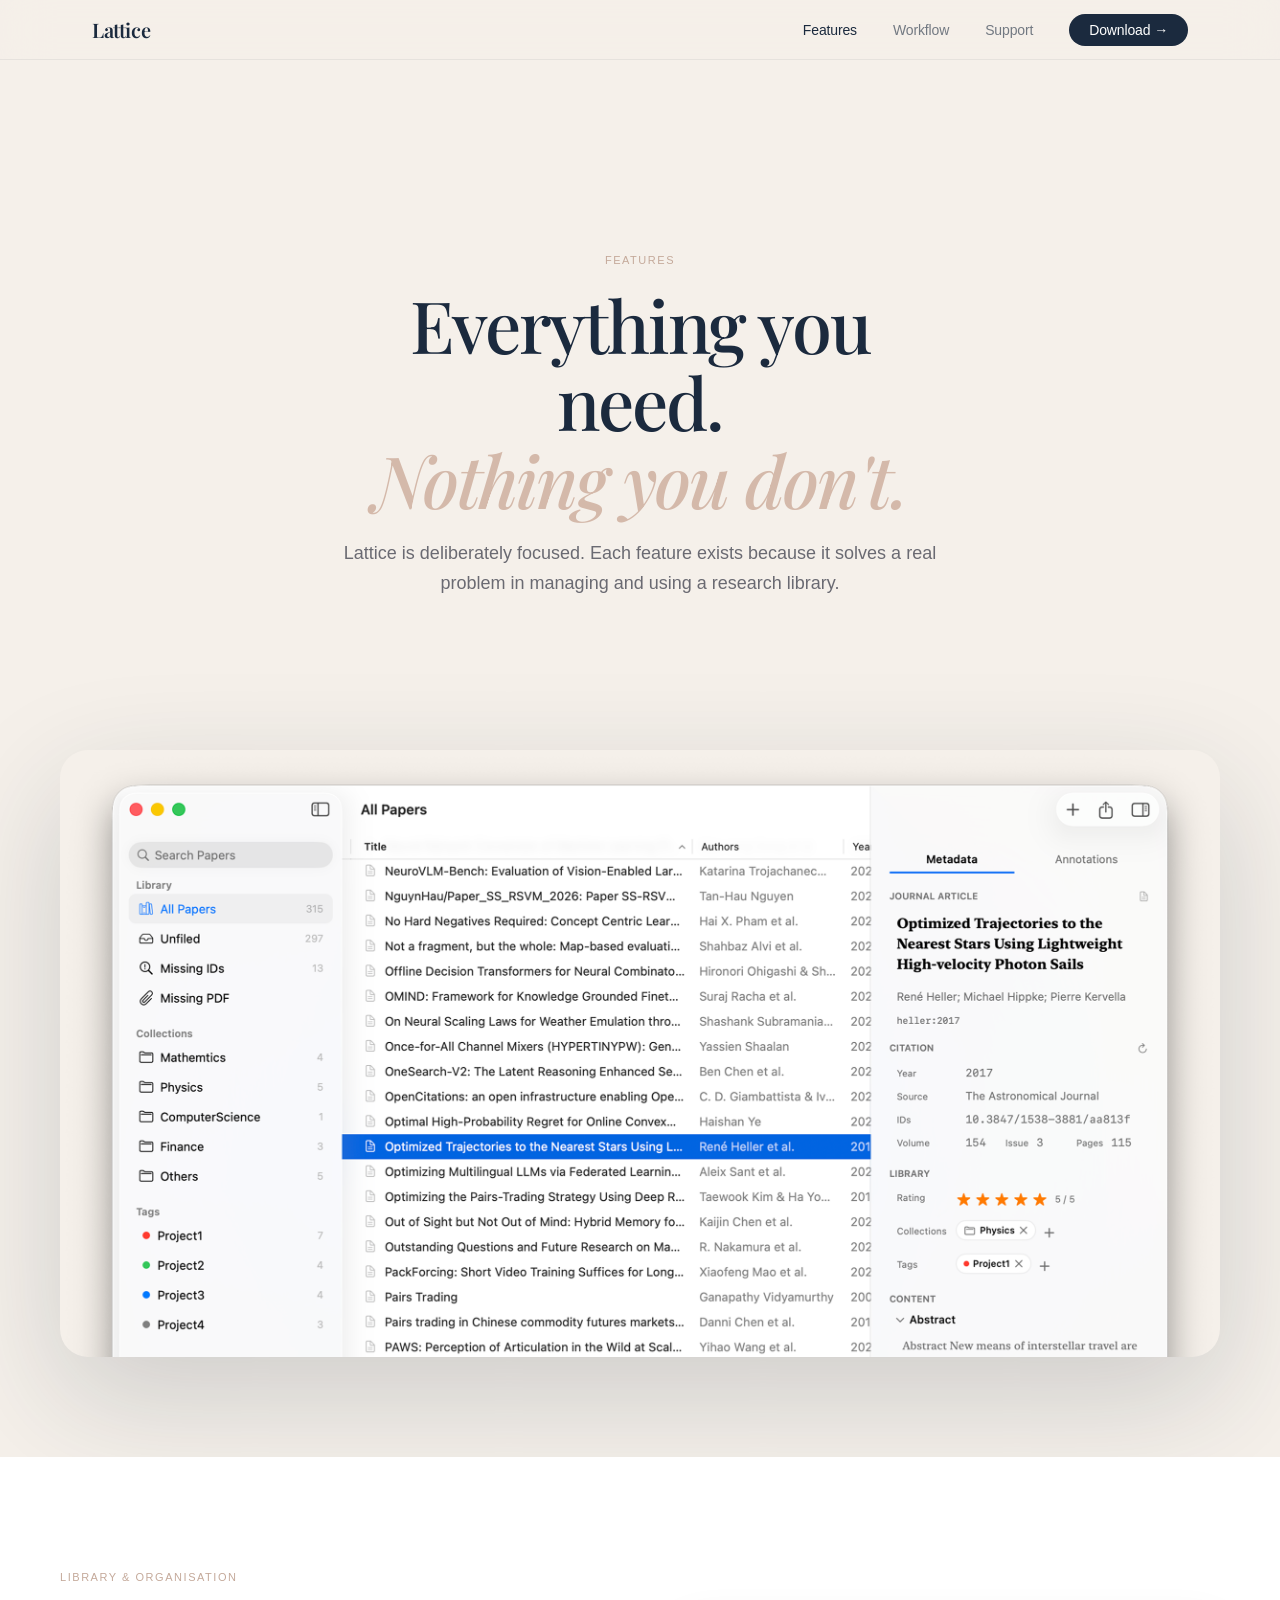
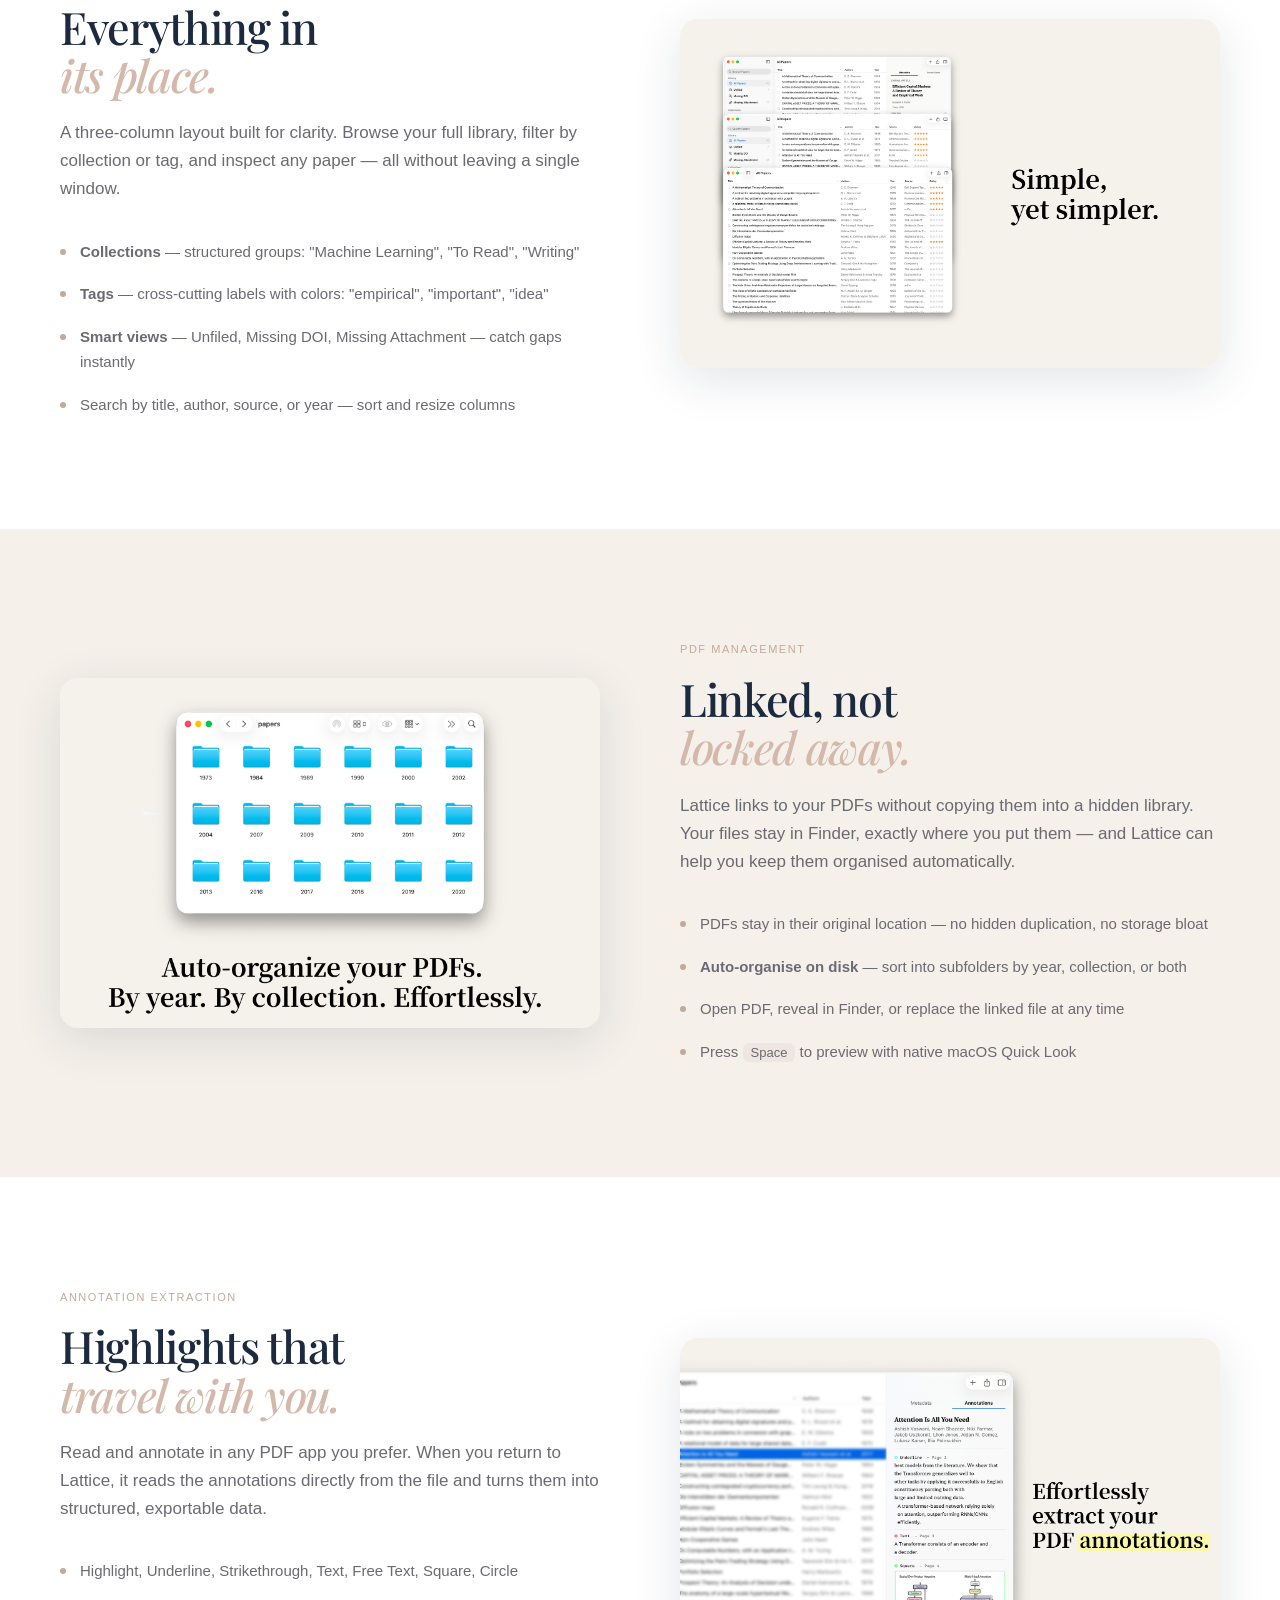
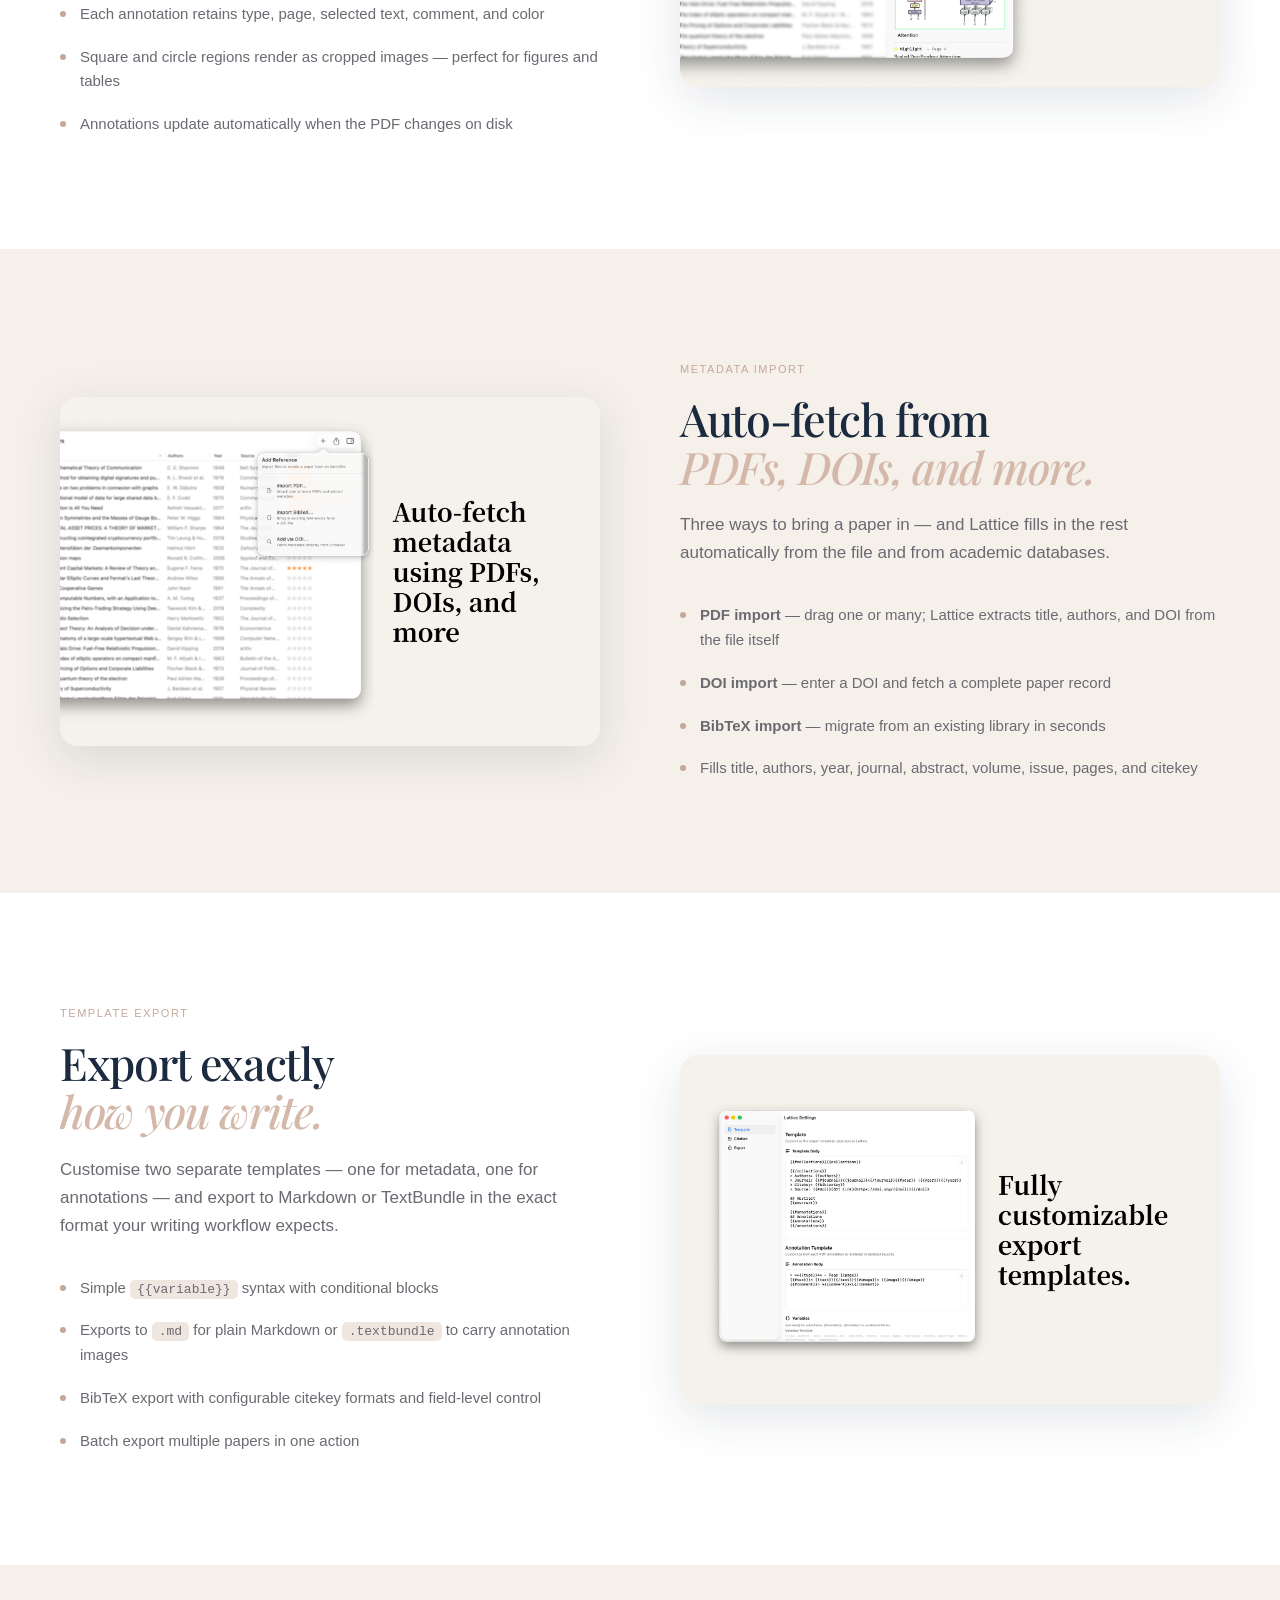
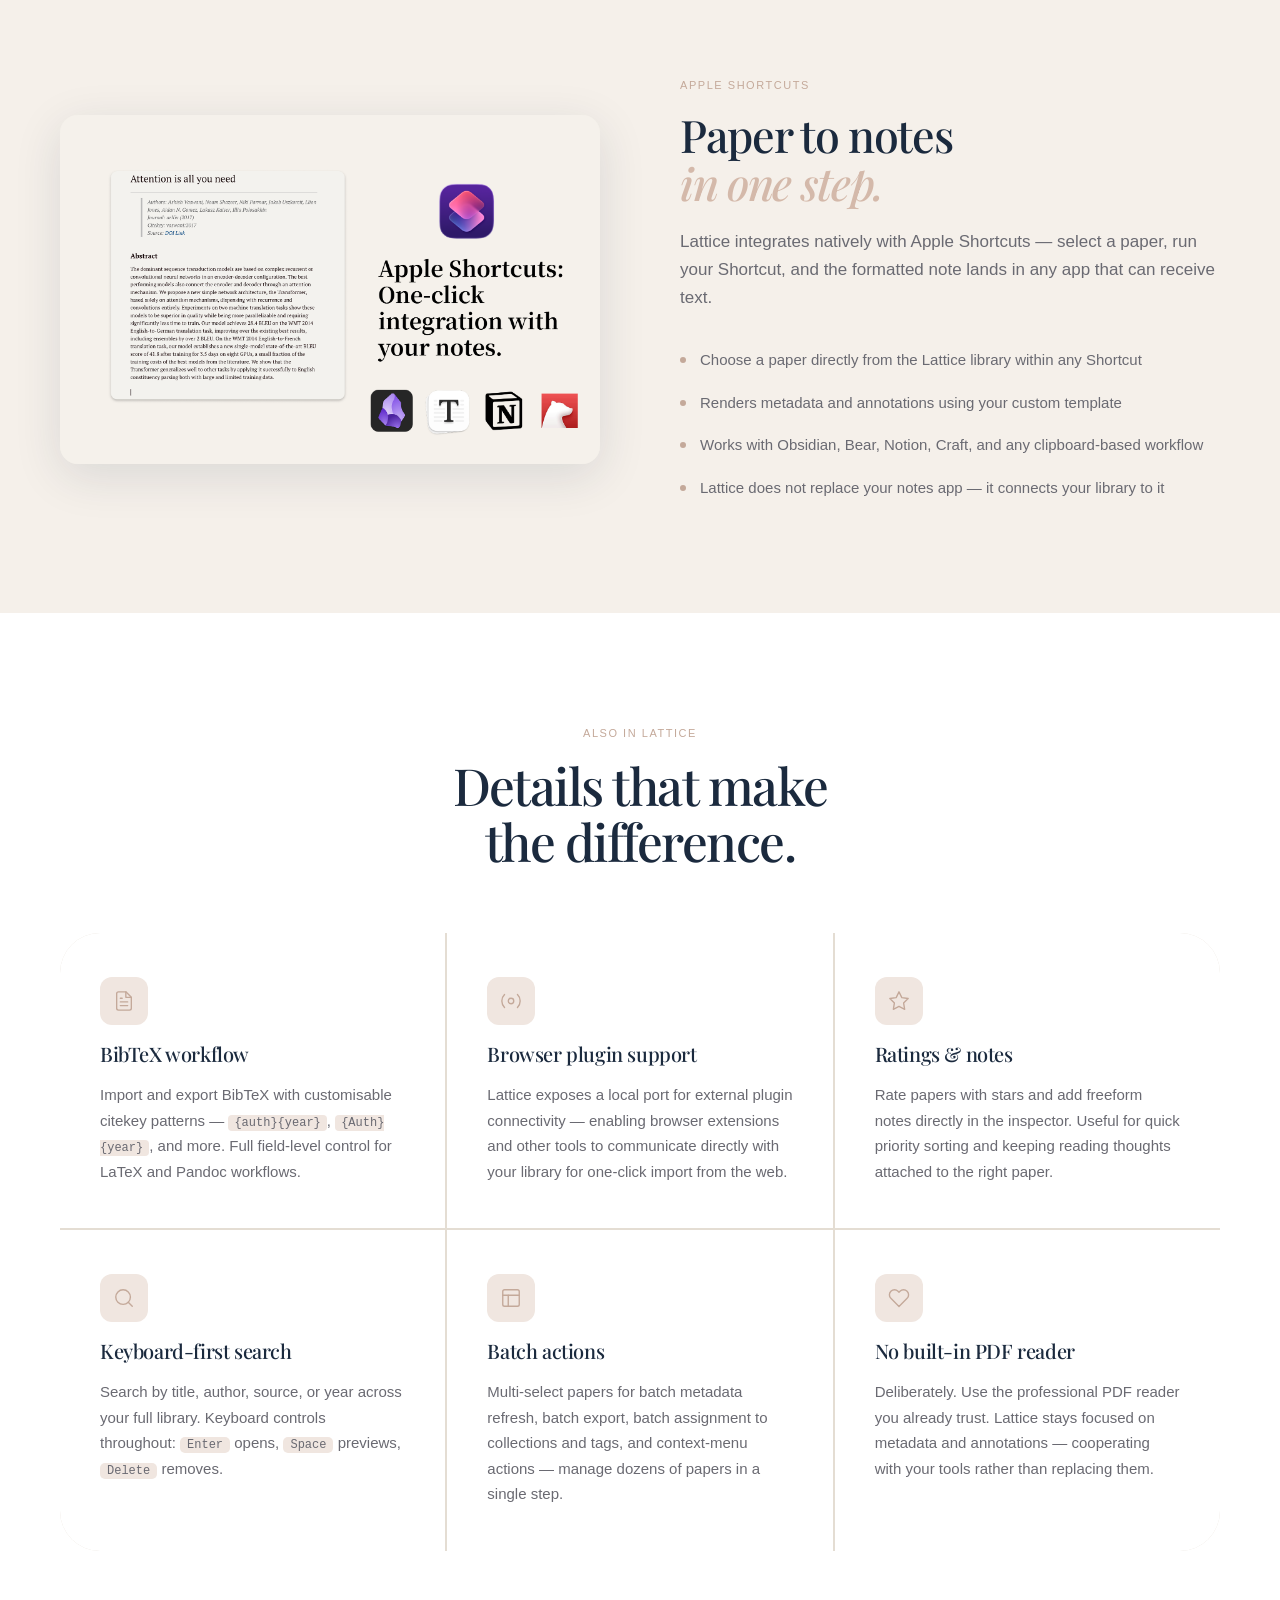
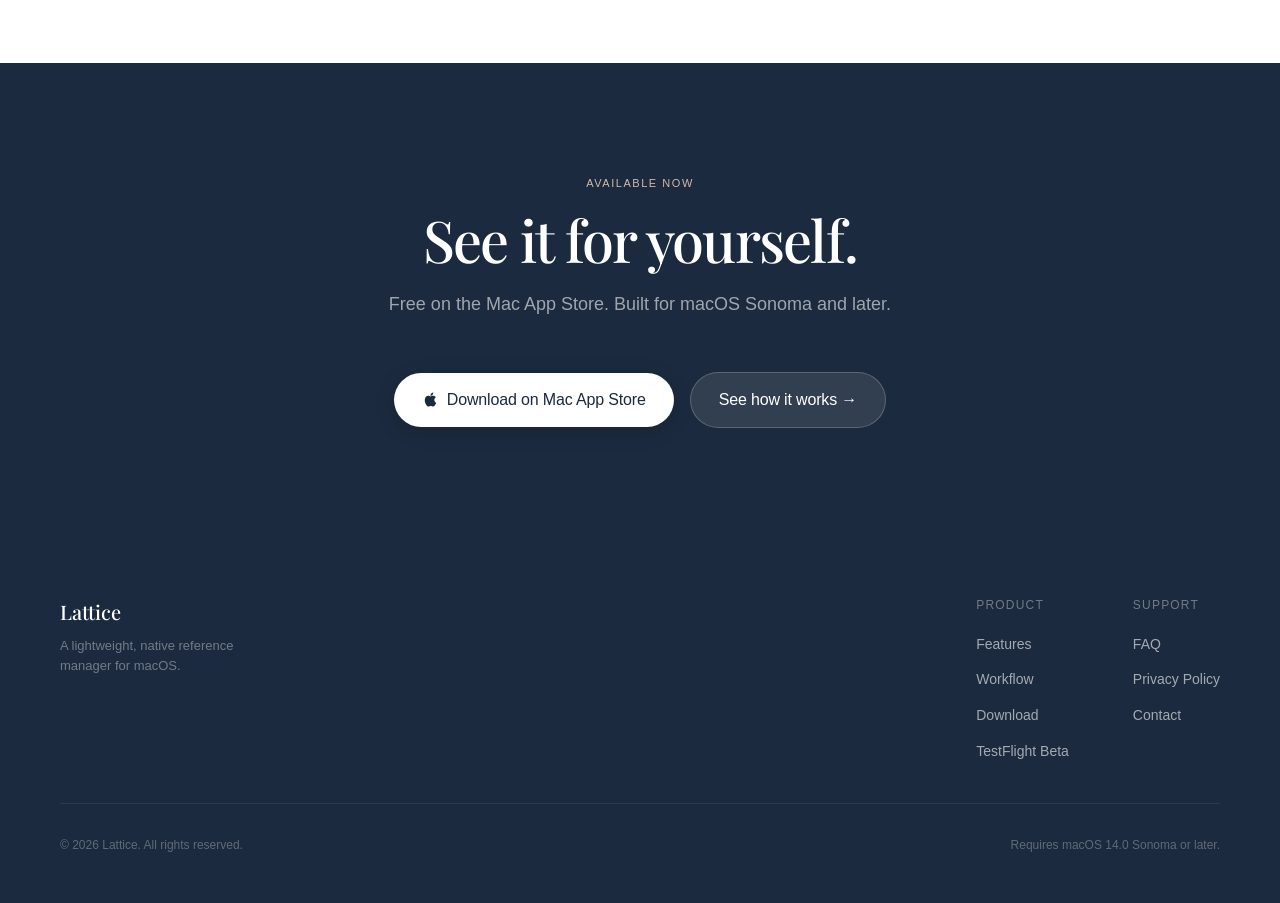
==== docs/features.html @ 6db14f54 "feat: redesign website with multi-page editorial layout - index.html: full landing page (hero, pilla" ====
<!doctype html>
<html lang="en">
<head>
  <meta charset="utf-8">
  <meta name="viewport" content="width=device-width, initial-scale=1">
  <title>Features — Lattice Reference Manager</title>
  <meta name="description" content="Every feature in Lattice: PDF annotation extraction, smart metadata import, template export, Apple Shortcuts, BibTeX, auto-organization, and more.">
  <link rel="preconnect" href="https://fonts.googleapis.com">
  <link rel="preconnect" href="https://fonts.gstatic.com" crossorigin>
  <link href="https://fonts.googleapis.com/css2?family=Playfair+Display:ital,wght@0,400;0,500;0,600;0,700;1,400;1,500;1,600&display=swap" rel="stylesheet">
  <link rel="stylesheet" href="./styles.css">
</head>
<body>

<!-- Navigation -->
<nav>
  <div class="nav-inner">
    <a href="./index.html" class="nav-brand">Lattice</a>
    <ul class="nav-links">
      <li><a href="./features.html" style="opacity:1">Features</a></li>
      <li><a href="./workflow.html">Workflow</a></li>
      <li><a href="./support.html">Support</a></li>
      <li>
        <a href="https://apps.apple.com/cn/app/lattice-scholar/id6761349832?mt=12"
           class="nav-download">Download →</a>
      </li>
    </ul>
  </div>
</nav>

<!-- Page hero -->
<section class="section section--cream">
  <div class="section-inner">
    <div class="page-hero" style="padding: 80px 0 40px;">
      <div class="section-header--center reveal">
        <span class="section-eyebrow">Features</span>
        <h1 class="section-title" style="font-size: clamp(44px, 6vw, 72px);">
          Everything you need.<br><em>Nothing you don't.</em>
        </h1>
        <p class="section-desc" style="text-align:center; margin: 0 auto;">
          Lattice is deliberately focused. Each feature exists because it solves a real problem in managing and using a research library.
        </p>
      </div>
    </div>
  </div>
</section>

<!-- Hero screenshot -->
<div style="background: var(--cream); padding: 0 32px 100px;">
  <div style="max-width: 1160px; margin: 0 auto;" class="reveal">
    <img src="./res/pictures/image%201.png"
         alt="Lattice main interface"
         style="width:100%; border-radius: var(--r-lg); box-shadow: var(--shadow-xl);">
  </div>
</div>

<!-- Feature: Library -->
<section class="section section--white">
  <div class="section-inner">
    <div class="feature-row">
      <div class="feature-content reveal">
        <span class="section-eyebrow">Library & Organisation</span>
        <h2 class="section-title">Everything in<br><em>its place.</em></h2>
        <p class="section-desc">
          A three-column layout built for clarity. Browse your full library, filter by collection or tag, and inspect any paper — all without leaving a single window.
        </p>
        <div class="feature-bullets">
          <div class="feature-bullet">
            <div class="bullet-dot"></div>
            <p><strong>Collections</strong> — structured groups: "Machine Learning", "To Read", "Writing"</p>
          </div>
          <div class="feature-bullet">
            <div class="bullet-dot"></div>
            <p><strong>Tags</strong> — cross-cutting labels with colors: "empirical", "important", "idea"</p>
          </div>
          <div class="feature-bullet">
            <div class="bullet-dot"></div>
            <p><strong>Smart views</strong> — Unfiled, Missing DOI, Missing Attachment — catch gaps instantly</p>
          </div>
          <div class="feature-bullet">
            <div class="bullet-dot"></div>
            <p>Search by title, author, source, or year — sort and resize columns</p>
          </div>
        </div>
      </div>
      <div class="feature-image reveal reveal-delay-2">
        <img src="./res/intro/3_en.png" alt="Lattice library organisation — three-column layout with collections and tags">
      </div>
    </div>
  </div>
</section>

<!-- Feature: PDF Management -->
<section class="section section--cream">
  <div class="section-inner">
    <div class="feature-row feature-row--rev">
      <div class="feature-content reveal">
        <span class="section-eyebrow">PDF Management</span>
        <h2 class="section-title">Linked, not<br><em>locked away.</em></h2>
        <p class="section-desc">
          Lattice links to your PDFs without copying them into a hidden library. Your files stay in Finder, exactly where you put them — and Lattice can help you keep them organised automatically.
        </p>
        <div class="feature-bullets">
          <div class="feature-bullet">
            <div class="bullet-dot"></div>
            <p>PDFs stay in their original location — no hidden duplication, no storage bloat</p>
          </div>
          <div class="feature-bullet">
            <div class="bullet-dot"></div>
            <p><strong>Auto-organise on disk</strong> — sort into subfolders by year, collection, or both</p>
          </div>
          <div class="feature-bullet">
            <div class="bullet-dot"></div>
            <p>Open PDF, reveal in Finder, or replace the linked file at any time</p>
          </div>
          <div class="feature-bullet">
            <div class="bullet-dot"></div>
            <p>Press <kbd style="background:var(--rose-bg);padding:2px 8px;border-radius:6px;font-size:13px;font-family:var(--sans)">Space</kbd> to preview with native macOS Quick Look</p>
          </div>
        </div>
      </div>
      <div class="feature-image reveal reveal-delay-2">
        <img src="./res/intro/8_en.png" alt="Auto-organise PDFs by year and collection in Finder">
      </div>
    </div>
  </div>
</section>

<!-- Feature: Annotation Extraction -->
<section class="section section--white">
  <div class="section-inner">
    <div class="feature-row">
      <div class="feature-content reveal">
        <span class="section-eyebrow">Annotation Extraction</span>
        <h2 class="section-title">Highlights that<br><em>travel with you.</em></h2>
        <p class="section-desc">
          Read and annotate in any PDF app you prefer. When you return to Lattice, it reads the annotations directly from the file and turns them into structured, exportable data.
        </p>
        <div class="feature-bullets">
          <div class="feature-bullet">
            <div class="bullet-dot"></div>
            <p>Highlight, Underline, Strikethrough, Text, Free Text, Square, Circle</p>
          </div>
          <div class="feature-bullet">
            <div class="bullet-dot"></div>
            <p>Each annotation retains type, page, selected text, comment, and color</p>
          </div>
          <div class="feature-bullet">
            <div class="bullet-dot"></div>
            <p>Square and circle regions render as cropped images — perfect for figures and tables</p>
          </div>
          <div class="feature-bullet">
            <div class="bullet-dot"></div>
            <p>Annotations update automatically when the PDF changes on disk</p>
          </div>
        </div>
      </div>
      <div class="feature-image reveal reveal-delay-2">
        <img src="./res/intro/5_en.png" alt="PDF annotation extraction — highlights and region captures in the inspector">
      </div>
    </div>
  </div>
</section>

<!-- Feature: Smart Import -->
<section class="section section--cream">
  <div class="section-inner">
    <div class="feature-row feature-row--rev">
      <div class="feature-content reveal">
        <span class="section-eyebrow">Metadata Import</span>
        <h2 class="section-title">Auto-fetch from<br><em>PDFs, DOIs, and more.</em></h2>
        <p class="section-desc">
          Three ways to bring a paper in — and Lattice fills in the rest automatically from the file and from academic databases.
        </p>
        <div class="feature-bullets">
          <div class="feature-bullet">
            <div class="bullet-dot"></div>
            <p><strong>PDF import</strong> — drag one or many; Lattice extracts title, authors, and DOI from the file itself</p>
          </div>
          <div class="feature-bullet">
            <div class="bullet-dot"></div>
            <p><strong>DOI import</strong> — enter a DOI and fetch a complete paper record</p>
          </div>
          <div class="feature-bullet">
            <div class="bullet-dot"></div>
            <p><strong>BibTeX import</strong> — migrate from an existing library in seconds</p>
          </div>
          <div class="feature-bullet">
            <div class="bullet-dot"></div>
            <p>Fills title, authors, year, journal, abstract, volume, issue, pages, and citekey</p>
          </div>
        </div>
      </div>
      <div class="feature-image reveal reveal-delay-2">
        <img src="./res/intro/4_en.png" alt="Smart metadata auto-fetch from PDF, DOI, and BibTeX">
      </div>
    </div>
  </div>
</section>

<!-- Feature: Template Export -->
<section class="section section--white">
  <div class="section-inner">
    <div class="feature-row">
      <div class="feature-content reveal">
        <span class="section-eyebrow">Template Export</span>
        <h2 class="section-title">Export exactly<br><em>how you write.</em></h2>
        <p class="section-desc">
          Customise two separate templates — one for metadata, one for annotations — and export to Markdown or TextBundle in the exact format your writing workflow expects.
        </p>
        <div class="feature-bullets">
          <div class="feature-bullet">
            <div class="bullet-dot"></div>
            <p>Simple <code style="background:var(--rose-bg);padding:2px 7px;border-radius:5px;font-size:13px">{{variable}}</code> syntax with conditional blocks</p>
          </div>
          <div class="feature-bullet">
            <div class="bullet-dot"></div>
            <p>Exports to <code style="background:var(--rose-bg);padding:2px 7px;border-radius:5px;font-size:13px">.md</code> for plain Markdown or <code style="background:var(--rose-bg);padding:2px 7px;border-radius:5px;font-size:13px">.textbundle</code> to carry annotation images</p>
          </div>
          <div class="feature-bullet">
            <div class="bullet-dot"></div>
            <p>BibTeX export with configurable citekey formats and field-level control</p>
          </div>
          <div class="feature-bullet">
            <div class="bullet-dot"></div>
            <p>Batch export multiple papers in one action</p>
          </div>
        </div>
      </div>
      <div class="feature-image reveal reveal-delay-2">
        <img src="./res/intro/7_en.png" alt="Fully customisable Markdown and annotation export templates">
      </div>
    </div>
  </div>
</section>

<!-- Feature: Shortcuts -->
<section class="section section--cream">
  <div class="section-inner">
    <div class="feature-row feature-row--rev">
      <div class="feature-content reveal">
        <span class="section-eyebrow">Apple Shortcuts</span>
        <h2 class="section-title">Paper to notes<br><em>in one step.</em></h2>
        <p class="section-desc">
          Lattice integrates natively with Apple Shortcuts — select a paper, run your Shortcut, and the formatted note lands in any app that can receive text.
        </p>
        <div class="feature-bullets">
          <div class="feature-bullet">
            <div class="bullet-dot"></div>
            <p>Choose a paper directly from the Lattice library within any Shortcut</p>
          </div>
          <div class="feature-bullet">
            <div class="bullet-dot"></div>
            <p>Renders metadata and annotations using your custom template</p>
          </div>
          <div class="feature-bullet">
            <div class="bullet-dot"></div>
            <p>Works with Obsidian, Bear, Notion, Craft, and any clipboard-based workflow</p>
          </div>
          <div class="feature-bullet">
            <div class="bullet-dot"></div>
            <p>Lattice does not replace your notes app — it connects your library to it</p>
          </div>
        </div>
      </div>
      <div class="feature-image reveal reveal-delay-2">
        <img src="./res/intro/6_en.png" alt="Apple Shortcuts integration — one-click export to any notes app">
      </div>
    </div>
  </div>
</section>

<!-- Additional features grid -->
<section class="section section--white">
  <div class="section-inner">
    <div class="section-header--center reveal">
      <span class="section-eyebrow">Also in Lattice</span>
      <h2 class="section-title" style="font-size: clamp(32px, 4vw, 52px);">Details that make<br>the difference.</h2>
    </div>

    <div class="features-grid" style="margin-top: 64px;">
      <div class="feature-card reveal">
        <div class="feature-card-icon">
          <svg viewBox="0 0 24 24"><path d="M14 2H6a2 2 0 0 0-2 2v16a2 2 0 0 0 2 2h12a2 2 0 0 0 2-2V8z"/><polyline points="14 2 14 8 20 8"/><line x1="16" y1="13" x2="8" y2="13"/><line x1="16" y1="17" x2="8" y2="17"/><polyline points="10 9 9 9 8 9"/></svg>
        </div>
        <h3>BibTeX workflow</h3>
        <p>Import and export BibTeX with customisable citekey patterns — <code style="background:var(--rose-bg);padding:1px 6px;border-radius:4px;font-size:12px">{auth}{year}</code>, <code style="background:var(--rose-bg);padding:1px 6px;border-radius:4px;font-size:12px">{Auth}{year}</code>, and more. Full field-level control for LaTeX and Pandoc workflows.</p>
      </div>

      <div class="feature-card reveal reveal-delay-1">
        <div class="feature-card-icon">
          <svg viewBox="0 0 24 24"><circle cx="12" cy="12" r="3"/><path d="M19.07 4.93a10 10 0 0 1 0 14.14M4.93 4.93a10 10 0 0 0 0 14.14"/></svg>
        </div>
        <h3>Browser plugin support</h3>
        <p>Lattice exposes a local port for external plugin connectivity — enabling browser extensions and other tools to communicate directly with your library for one-click import from the web.</p>
      </div>

      <div class="feature-card reveal reveal-delay-2">
        <div class="feature-card-icon">
          <svg viewBox="0 0 24 24"><polygon points="12 2 15.09 8.26 22 9.27 17 14.14 18.18 21.02 12 17.77 5.82 21.02 7 14.14 2 9.27 8.91 8.26 12 2"/></svg>
        </div>
        <h3>Ratings &amp; notes</h3>
        <p>Rate papers with stars and add freeform notes directly in the inspector. Useful for quick priority sorting and keeping reading thoughts attached to the right paper.</p>
      </div>

      <div class="feature-card reveal">
        <div class="feature-card-icon">
          <svg viewBox="0 0 24 24"><circle cx="11" cy="11" r="8"/><line x1="21" y1="21" x2="16.65" y2="16.65"/></svg>
        </div>
        <h3>Keyboard-first search</h3>
        <p>Search by title, author, source, or year across your full library. Keyboard controls throughout: <kbd style="background:var(--rose-bg);padding:1px 7px;border-radius:5px;font-size:12px">Enter</kbd> opens, <kbd style="background:var(--rose-bg);padding:1px 7px;border-radius:5px;font-size:12px">Space</kbd> previews, <kbd style="background:var(--rose-bg);padding:1px 7px;border-radius:5px;font-size:12px">Delete</kbd> removes.</p>
      </div>

      <div class="feature-card reveal reveal-delay-1">
        <div class="feature-card-icon">
          <svg viewBox="0 0 24 24"><rect x="3" y="3" width="18" height="18" rx="2" ry="2"/><line x1="3" y1="9" x2="21" y2="9"/><line x1="9" y1="21" x2="9" y2="9"/></svg>
        </div>
        <h3>Batch actions</h3>
        <p>Multi-select papers for batch metadata refresh, batch export, batch assignment to collections and tags, and context-menu actions — manage dozens of papers in a single step.</p>
      </div>

      <div class="feature-card reveal reveal-delay-2">
        <div class="feature-card-icon">
          <svg viewBox="0 0 24 24"><path d="M20.84 4.61a5.5 5.5 0 0 0-7.78 0L12 5.67l-1.06-1.06a5.5 5.5 0 0 0-7.78 7.78l1.06 1.06L12 21.23l7.78-7.78 1.06-1.06a5.5 5.5 0 0 0 0-7.78z"/></svg>
        </div>
        <h3>No built-in PDF reader</h3>
        <p>Deliberately. Use the professional PDF reader you already trust. Lattice stays focused on metadata and annotations — cooperating with your tools rather than replacing them.</p>
      </div>
    </div>
  </div>
</section>

<!-- CTA -->
<section class="section section--navy">
  <div class="section-inner">
    <div class="section-header--center reveal">
      <span class="section-eyebrow" style="color:var(--rose-mid)">Available Now</span>
      <h2 class="section-title" style="color:var(--white)">See it for yourself.</h2>
      <p class="section-desc" style="text-align:center; margin: 0 auto;">
        Free on the Mac App Store. Built for macOS Sonoma and later.
      </p>
    </div>
    <div class="cta-actions reveal reveal-delay-1">
      <a href="https://apps.apple.com/cn/app/lattice-scholar/id6761349832?mt=12" class="btn btn-white">
        <svg width="17" height="17" viewBox="0 0 24 24" fill="currentColor" style="flex-shrink:0">
          <path d="M18.71 19.5c-.83 1.24-1.71 2.45-3.05 2.47-1.34.03-1.77-.79-3.29-.79-1.53 0-2 .77-3.27.82-1.31.05-2.3-1.32-3.14-2.53C4.25 17 2.94 12.45 4.7 9.39c.87-1.52 2.43-2.48 4.12-2.51 1.28-.02 2.5.87 3.29.87.78 0 2.26-1.07 3.8-.91.65.03 2.47.26 3.64 1.98-.09.06-2.17 1.28-2.15 3.81.03 3.02 2.65 4.03 2.68 4.04-.03.07-.42 1.44-1.38 2.83M13 3.5c.73-.83 1.94-1.46 2.94-1.5.13 1.17-.34 2.35-1.04 3.19-.69.85-1.83 1.51-2.95 1.42-.15-1.15.41-2.35 1.05-3.11z"/>
        </svg>
        Download on Mac App Store
      </a>
      <a href="./workflow.html" class="btn btn-ghost">
        See how it works →
      </a>
    </div>
  </div>
</section>

<!-- Footer -->
<footer>
  <div class="footer-inner">
    <div class="footer-top">
      <div>
        <div class="footer-brand">Lattice</div>
        <p class="footer-tagline">A lightweight, native reference<br>manager for macOS.</p>
      </div>
      <div class="footer-links-group">
        <div class="footer-col">
          <h4>Product</h4>
          <ul>
            <li><a href="./features.html">Features</a></li>
            <li><a href="./workflow.html">Workflow</a></li>
            <li><a href="https://apps.apple.com/cn/app/lattice-scholar/id6761349832?mt=12">Download</a></li>
            <li><a href="https://testflight.apple.com/join/xBV767wY">TestFlight Beta</a></li>
          </ul>
        </div>
        <div class="footer-col">
          <h4>Support</h4>
          <ul>
            <li><a href="./support.html">FAQ</a></li>
            <li><a href="./privacy.html">Privacy Policy</a></li>
            <li><a href="mailto:stringer_fan@qq.com">Contact</a></li>
          </ul>
        </div>
      </div>
    </div>
    <div class="footer-bottom">
      <p class="footer-copy">© 2026 Lattice. All rights reserved.</p>
      <p class="footer-req">Requires macOS 14.0 Sonoma or later.</p>
    </div>
  </div>
</footer>

<script>
  const observer = new IntersectionObserver(
    entries => entries.forEach(e => { if (e.isIntersecting) e.target.classList.add('visible'); }),
    { threshold: 0.08, rootMargin: '0px 0px -32px 0px' }
  );
  document.querySelectorAll('.reveal').forEach(el => observer.observe(el));
</script>
</body>
</html>
---- docs/styles.css ----
/* Font loaded via <link> in each HTML file for best performance */

/* ─── Design tokens ─────────────────────────────── */
:root {
  --cream:        #F5F0EA;
  --cream-mid:    #EDE7DE;
  --cream-dark:   #E4DDD3;
  --navy:         #1B2A3E;
  --navy-mid:     #2C3F5A;
  --navy-light:   #3D546E;
  --rose:         #C4A99A;
  --rose-mid:     #D4B9AA;
  --rose-bg:      #F0E6E0;
  --gray:         #6A6A72;
  --gray-light:   #A8A8B0;
  --white:        #FFFFFF;

  --shadow-xs:    0 2px 8px  rgba(27, 42, 62, 0.06);
  --shadow-sm:    0 4px 20px rgba(27, 42, 62, 0.08);
  --shadow-md:    0 12px 48px rgba(27, 42, 62, 0.12);
  --shadow-lg:    0 24px 80px rgba(27, 42, 62, 0.15);
  --shadow-xl:    0 40px 120px rgba(27, 42, 62, 0.18);

  --r-sm:  10px;
  --r-md:  18px;
  --r-lg:  28px;
  --r-xl:  40px;

  --serif: 'Playfair Display', Georgia, 'Times New Roman', serif;
  --sans:  -apple-system, BlinkMacSystemFont, 'SF Pro Text', 'Helvetica Neue', Arial, sans-serif;

  --ease-out: cubic-bezier(0.16, 1, 0.3, 1);
  --ease-in-out: cubic-bezier(0.45, 0, 0.55, 1);
}

/* ─── Reset ─────────────────────────────────────── */
*, *::before, *::after { box-sizing: border-box; margin: 0; padding: 0; }
html { scroll-behavior: smooth; font-size: 16px; }
body {
  font-family: var(--sans);
  background: var(--cream);
  color: var(--navy);
  line-height: 1.6;
  -webkit-font-smoothing: antialiased;
  -moz-osx-font-smoothing: grayscale;
  overflow-x: hidden;
}
img { display: block; max-width: 100%; }
a { color: inherit; text-decoration: none; }
ul { list-style: none; }

/* ─── Navigation ─────────────────────────────────── */
nav {
  position: sticky;
  top: 0;
  z-index: 200;
  height: 60px;
  background: rgba(245, 240, 234, 0.82);
  backdrop-filter: saturate(180%) blur(24px);
  -webkit-backdrop-filter: saturate(180%) blur(24px);
  border-bottom: 1px solid rgba(27, 42, 62, 0.07);
}
.nav-inner {
  max-width: 1160px;
  margin: 0 auto;
  padding: 0 32px;
  height: 100%;
  display: flex;
  align-items: center;
  justify-content: space-between;
}
.nav-brand {
  font-family: var(--serif);
  font-size: 20px;
  font-weight: 600;
  color: var(--navy);
  letter-spacing: -0.02em;
}
.nav-links {
  display: flex;
  align-items: center;
  gap: 36px;
}
.nav-links a {
  font-size: 14px;
  font-weight: 400;
  color: var(--navy);
  opacity: 0.6;
  letter-spacing: -0.01em;
  transition: opacity 0.2s;
}
.nav-links a:hover { opacity: 1; }
.nav-download {
  opacity: 1 !important;
  background: var(--navy);
  color: var(--white) !important;
  padding: 8px 20px !important;
  border-radius: 100px;
  font-weight: 500 !important;
  font-size: 14px !important;
  transition: background 0.2s, transform 0.15s, box-shadow 0.2s !important;
}
.nav-download:hover {
  background: var(--navy-mid) !important;
  transform: translateY(-1px);
  box-shadow: 0 4px 16px rgba(27,42,62,0.22) !important;
}

/* ─── Buttons ────────────────────────────────────── */
.btn {
  display: inline-flex;
  align-items: center;
  gap: 8px;
  padding: 14px 28px;
  border-radius: 100px;
  font-size: 16px;
  font-weight: 500;
  letter-spacing: -0.01em;
  cursor: pointer;
  transition: transform 0.2s var(--ease-out), box-shadow 0.2s, background 0.2s, border-color 0.2s;
  white-space: nowrap;
}
.btn-dark {
  background: var(--navy);
  color: var(--white);
  box-shadow: var(--shadow-sm);
}
.btn-dark:hover {
  background: var(--navy-mid);
  transform: translateY(-2px);
  box-shadow: var(--shadow-md);
}
.btn-outline {
  background: transparent;
  color: var(--navy);
  border: 1.5px solid rgba(27, 42, 62, 0.22);
}
.btn-outline:hover {
  border-color: var(--navy);
  background: rgba(27, 42, 62, 0.04);
  transform: translateY(-2px);
}
.btn-white {
  background: var(--white);
  color: var(--navy);
  box-shadow: 0 4px 20px rgba(0,0,0,0.15);
}
.btn-white:hover {
  transform: translateY(-2px);
  box-shadow: 0 8px 32px rgba(0,0,0,0.2);
}
.btn-ghost {
  background: rgba(255,255,255,0.1);
  color: var(--white);
  border: 1.5px solid rgba(255,255,255,0.2);
}
.btn-ghost:hover {
  background: rgba(255,255,255,0.18);
  transform: translateY(-2px);
}

/* ─── Hero ───────────────────────────────────────── */
.hero-section {
  padding: 0 32px;
  background: var(--cream);
}
.hero-text {
  max-width: 800px;
  margin: 0 auto;
  text-align: center;
  padding: 120px 0 72px;
}
.eyebrow {
  display: inline-block;
  font-size: 11px;
  font-weight: 500;
  letter-spacing: 0.14em;
  text-transform: uppercase;
  color: var(--rose);
  background: var(--rose-bg);
  padding: 5px 14px;
  border-radius: 100px;
  margin-bottom: 28px;
}
.hero-title {
  font-family: var(--serif);
  font-size: clamp(52px, 7.5vw, 88px);
  font-weight: 500;
  line-height: 1.05;
  letter-spacing: -0.035em;
  color: var(--navy);
  margin-bottom: 28px;
}
.hero-title em {
  font-style: italic;
  color: var(--rose);
}
.hero-sub {
  font-size: clamp(17px, 2.2vw, 21px);
  color: var(--gray);
  line-height: 1.65;
  max-width: 540px;
  margin: 0 auto 52px;
  font-weight: 400;
}
.hero-actions {
  display: flex;
  align-items: center;
  justify-content: center;
  gap: 16px;
  flex-wrap: wrap;
}
.hero-screenshot {
  max-width: 1160px;
  margin: 0 auto;
  padding: 0 0 120px;
}
.hero-screenshot img {
  width: 100%;
  border-radius: var(--r-lg);
  box-shadow: var(--shadow-xl);
}

/* ─── Section anatomy ────────────────────────────── */
.section {
  padding: 112px 32px;
}
.section--white  { background: var(--white); }
.section--cream  { background: var(--cream); }
.section--navy   { background: var(--navy); color: var(--white); }
.section--cream-mid { background: var(--cream-mid); }

.section-inner {
  max-width: 1160px;
  margin: 0 auto;
}
.section-header {
  max-width: 640px;
}
.section-header--center {
  max-width: 640px;
  margin: 0 auto;
  text-align: center;
}
.section-eyebrow {
  display: block;
  font-size: 11px;
  font-weight: 500;
  letter-spacing: 0.14em;
  text-transform: uppercase;
  color: var(--rose);
  margin-bottom: 16px;
}
.section-title {
  font-family: var(--serif);
  font-size: clamp(36px, 4.5vw, 60px);
  font-weight: 500;
  line-height: 1.08;
  letter-spacing: -0.03em;
  color: var(--navy);
  margin-bottom: 20px;
}
.section--navy .section-title { color: var(--white); }
.section-title em { font-style: italic; color: var(--rose-mid); }
.section-desc {
  font-size: 18px;
  line-height: 1.65;
  color: var(--gray);
  font-weight: 400;
}
.section--navy .section-desc { color: rgba(255,255,255,0.58); }

/* ─── Pillars ────────────────────────────────────── */
.pillars-grid {
  display: grid;
  grid-template-columns: repeat(3, 1fr);
  gap: 2px;
  margin-top: 72px;
  background: var(--cream-dark);
  border-radius: var(--r-xl);
  overflow: hidden;
}
.pillar {
  background: var(--white);
  padding: 52px 44px;
}
.pillar-icon {
  width: 52px;
  height: 52px;
  background: var(--rose-bg);
  border-radius: 14px;
  display: flex;
  align-items: center;
  justify-content: center;
  margin-bottom: 28px;
  flex-shrink: 0;
}
.pillar-icon svg {
  width: 24px;
  height: 24px;
  stroke: var(--rose);
  fill: none;
  stroke-width: 1.5;
  stroke-linecap: round;
  stroke-linejoin: round;
}
.pillar h3 {
  font-family: var(--serif);
  font-size: 22px;
  font-weight: 500;
  letter-spacing: -0.02em;
  margin-bottom: 12px;
  line-height: 1.25;
}
.pillar p {
  font-size: 15px;
  color: var(--gray);
  line-height: 1.7;
}

/* ─── Feature rows ───────────────────────────────── */
.feature-row {
  display: grid;
  grid-template-columns: 1fr 1fr;
  gap: 80px;
  align-items: center;
}
.feature-row--rev { direction: rtl; }
.feature-row--rev > * { direction: ltr; }

.feature-content .section-title {
  font-size: clamp(32px, 3.5vw, 48px);
}
.feature-content .section-desc {
  margin-top: 20px;
  font-size: 17px;
}
.feature-bullets {
  margin-top: 36px;
  display: flex;
  flex-direction: column;
  gap: 18px;
}
.feature-bullet {
  display: flex;
  align-items: flex-start;
  gap: 14px;
}
.bullet-dot {
  width: 6px;
  height: 6px;
  border-radius: 50%;
  background: var(--rose);
  margin-top: 9px;
  flex-shrink: 0;
}
.feature-bullet p {
  font-size: 15px;
  color: var(--gray);
  line-height: 1.65;
}
.feature-image img {
  width: 100%;
  border-radius: var(--r-md);
  box-shadow: var(--shadow-md);
}

/* ─── Feature grid (features page) ──────────────── */
.features-grid {
  display: grid;
  grid-template-columns: repeat(3, 1fr);
  gap: 2px;
  margin-top: 72px;
  background: var(--cream-dark);
  border-radius: var(--r-xl);
  overflow: hidden;
}
.feature-card {
  background: var(--white);
  padding: 44px 40px;
  display: flex;
  flex-direction: column;
  gap: 16px;
}
.feature-card--wide {
  grid-column: span 2;
}
.feature-card-icon {
  width: 48px;
  height: 48px;
  background: var(--rose-bg);
  border-radius: 12px;
  display: flex;
  align-items: center;
  justify-content: center;
  flex-shrink: 0;
}
.feature-card-icon svg {
  width: 22px;
  height: 22px;
  stroke: var(--rose);
  fill: none;
  stroke-width: 1.5;
  stroke-linecap: round;
  stroke-linejoin: round;
}
.feature-card h3 {
  font-family: var(--serif);
  font-size: 20px;
  font-weight: 500;
  letter-spacing: -0.02em;
  line-height: 1.25;
}
.feature-card p {
  font-size: 15px;
  color: var(--gray);
  line-height: 1.7;
  flex: 1;
}
.feature-card img {
  width: 100%;
  border-radius: var(--r-sm);
  margin-top: 8px;
  box-shadow: var(--shadow-sm);
}

/* ─── Workflow page ──────────────────────────────── */
.workflow-intro {
  display: grid;
  grid-template-columns: 1fr 1fr;
  gap: 2px;
  background: var(--cream-dark);
  border-radius: var(--r-xl);
  overflow: hidden;
  margin-top: 72px;
}
.workflow-panel {
  background: var(--white);
  padding: 52px 48px;
}
.workflow-panel h3 {
  font-family: var(--serif);
  font-size: 26px;
  font-weight: 500;
  letter-spacing: -0.025em;
  margin-bottom: 12px;
}
.workflow-panel p {
  font-size: 16px;
  color: var(--gray);
  line-height: 1.65;
}
.workflow-num {
  font-family: var(--serif);
  font-size: 13px;
  font-weight: 400;
  color: var(--rose);
  letter-spacing: 0.05em;
  margin-bottom: 16px;
  display: block;
}

.workflow-steps {
  margin-top: 80px;
  display: flex;
  flex-direction: column;
  gap: 0;
}
.workflow-step {
  display: grid;
  grid-template-columns: 1fr 1fr;
  gap: 80px;
  align-items: center;
  padding: 80px 0;
  border-top: 1px solid rgba(27,42,62,0.07);
}
.workflow-step:first-child { border-top: none; padding-top: 0; }
.workflow-step--rev { direction: rtl; }
.workflow-step--rev > * { direction: ltr; }
.step-number {
  font-family: var(--serif);
  font-size: 72px;
  font-weight: 400;
  line-height: 1;
  color: var(--rose-bg);
  margin-bottom: 24px;
  letter-spacing: -0.04em;
}
.step-content h3 {
  font-family: var(--serif);
  font-size: clamp(26px, 3vw, 38px);
  font-weight: 500;
  letter-spacing: -0.025em;
  margin-bottom: 16px;
  line-height: 1.15;
}
.step-content p {
  font-size: 17px;
  color: var(--gray);
  line-height: 1.65;
}
.step-image img {
  width: 100%;
  border-radius: var(--r-md);
  box-shadow: var(--shadow-md);
}

/* ─── Spec strip ─────────────────────────────────── */
.spec-strip {
  display: grid;
  grid-template-columns: repeat(4, 1fr);
  gap: 2px;
  background: var(--cream-dark);
  border-radius: var(--r-xl);
  overflow: hidden;
  margin-top: 80px;
}
.spec-item {
  background: var(--navy);
  padding: 44px 36px;
}
.spec-num {
  font-family: var(--serif);
  font-size: 48px;
  font-weight: 400;
  color: var(--white);
  letter-spacing: -0.04em;
  line-height: 1;
  margin-bottom: 8px;
}
.spec-label {
  font-size: 14px;
  color: rgba(255,255,255,0.5);
  line-height: 1.5;
}

/* ─── Support page ───────────────────────────────── */
.faq-list {
  margin-top: 64px;
  border-top: 1px solid rgba(27,42,62,0.08);
}
.faq-item {
  border-bottom: 1px solid rgba(27,42,62,0.08);
}
.faq-question {
  width: 100%;
  background: none;
  border: none;
  padding: 28px 0;
  display: flex;
  align-items: center;
  justify-content: space-between;
  gap: 24px;
  cursor: pointer;
  text-align: left;
}
.faq-question-text {
  font-family: var(--serif);
  font-size: 20px;
  font-weight: 500;
  color: var(--navy);
  letter-spacing: -0.02em;
  line-height: 1.3;
}
.faq-icon {
  width: 28px;
  height: 28px;
  border-radius: 50%;
  background: var(--rose-bg);
  display: flex;
  align-items: center;
  justify-content: center;
  flex-shrink: 0;
  transition: background 0.2s, transform 0.3s var(--ease-out);
}
.faq-icon svg {
  width: 14px;
  height: 14px;
  stroke: var(--rose);
  fill: none;
  stroke-width: 2;
  stroke-linecap: round;
  transition: transform 0.3s var(--ease-out);
}
.faq-item.open .faq-icon { background: var(--navy); }
.faq-item.open .faq-icon svg { stroke: var(--white); transform: rotate(45deg); }
.faq-answer {
  display: grid;
  grid-template-rows: 0fr;
  transition: grid-template-rows 0.35s var(--ease-out);
}
.faq-item.open .faq-answer { grid-template-rows: 1fr; }
.faq-answer-inner {
  overflow: hidden;
}
.faq-answer-inner p, .faq-answer-inner ul {
  padding-bottom: 28px;
  font-size: 16px;
  color: var(--gray);
  line-height: 1.7;
}
.faq-answer-inner ul {
  margin-left: 20px;
  list-style: disc;
}
.faq-answer-inner ul li { margin-bottom: 6px; }
.faq-answer-inner a { color: var(--rose); text-decoration: underline; }

/* ─── CTA section ────────────────────────────────── */
.cta-actions {
  display: flex;
  align-items: center;
  justify-content: center;
  gap: 16px;
  flex-wrap: wrap;
  margin-top: 52px;
}

/* ─── Page hero (inner pages) ────────────────────── */
.page-hero {
  padding: 96px 32px 80px;
  text-align: center;
}

/* ─── Footer ─────────────────────────────────────── */
footer {
  background: var(--navy);
  padding: 56px 32px 48px;
}
.footer-inner {
  max-width: 1160px;
  margin: 0 auto;
}
.footer-top {
  display: flex;
  align-items: flex-start;
  justify-content: space-between;
  gap: 48px;
  padding-bottom: 40px;
  border-bottom: 1px solid rgba(255,255,255,0.08);
  flex-wrap: wrap;
}
.footer-brand {
  font-family: var(--serif);
  font-size: 20px;
  font-weight: 500;
  color: var(--white);
  margin-bottom: 8px;
}
.footer-tagline {
  font-size: 13px;
  color: rgba(255,255,255,0.38);
  max-width: 220px;
  line-height: 1.6;
}
.footer-links-group {
  display: flex;
  gap: 64px;
  flex-wrap: wrap;
}
.footer-col h4 {
  font-size: 12px;
  font-weight: 500;
  letter-spacing: 0.1em;
  text-transform: uppercase;
  color: rgba(255,255,255,0.38);
  margin-bottom: 16px;
}
.footer-col ul { display: flex; flex-direction: column; gap: 10px; }
.footer-col a {
  font-size: 14px;
  color: rgba(255,255,255,0.6);
  transition: color 0.2s;
}
.footer-col a:hover { color: var(--white); }
.footer-bottom {
  display: flex;
  align-items: center;
  justify-content: space-between;
  padding-top: 32px;
  flex-wrap: wrap;
  gap: 12px;
}
.footer-copy {
  font-size: 12px;
  color: rgba(255,255,255,0.3);
}
.footer-req {
  font-size: 12px;
  color: rgba(255,255,255,0.3);
}

/* ─── Hero entrance animations (above the fold) ─── */
@keyframes fadeUp {
  from { opacity: 0; transform: translateY(22px); }
  to   { opacity: 1; transform: translateY(0); }
}
@keyframes fadeIn {
  from { opacity: 0; }
  to   { opacity: 1; }
}

.hero-a1 { animation: fadeIn  0.55s var(--ease-out) both; animation-delay: 0.05s; }
.hero-a2 { animation: fadeUp  0.75s var(--ease-out) both; animation-delay: 0.18s; }
.hero-a3 { animation: fadeUp  0.75s var(--ease-out) both; animation-delay: 0.34s; }
.hero-a4 { animation: fadeUp  0.65s var(--ease-out) both; animation-delay: 0.50s; }
.hero-a5 { animation: fadeUp  0.80s var(--ease-out) both; animation-delay: 0.68s; }

/* ─── Scroll reveal animations ───────────────────── */
.reveal {
  opacity: 0;
  transform: translateY(28px);
  transition: opacity 0.75s var(--ease-out), transform 0.75s var(--ease-out);
}
.reveal.visible { opacity: 1; transform: none; }
.reveal-delay-1 { transition-delay: 0.10s; }
.reveal-delay-2 { transition-delay: 0.20s; }
.reveal-delay-3 { transition-delay: 0.30s; }
.reveal-delay-4 { transition-delay: 0.40s; }

/* ─── Responsive ─────────────────────────────────── */
@media (max-width: 900px) {
  .pillars-grid { grid-template-columns: 1fr; }
  .features-grid { grid-template-columns: 1fr; }
  .feature-card--wide { grid-column: span 1; }
  .feature-row, .feature-row--rev { grid-template-columns: 1fr; gap: 40px; direction: ltr; }
  .workflow-intro { grid-template-columns: 1fr; }
  .workflow-step, .workflow-step--rev { grid-template-columns: 1fr; gap: 40px; direction: ltr; }
  .spec-strip { grid-template-columns: repeat(2, 1fr); }
  .nav-links { display: none; }
  .section { padding: 80px 24px; }
  .hero-text { padding: 96px 0 56px; }
}

@media (max-width: 600px) {
  .spec-strip { grid-template-columns: 1fr 1fr; }
  .footer-top { flex-direction: column; }
  .footer-links-group { gap: 40px; }
  .footer-bottom { flex-direction: column; text-align: center; }
  .hero-screenshot { padding-bottom: 80px; }
}
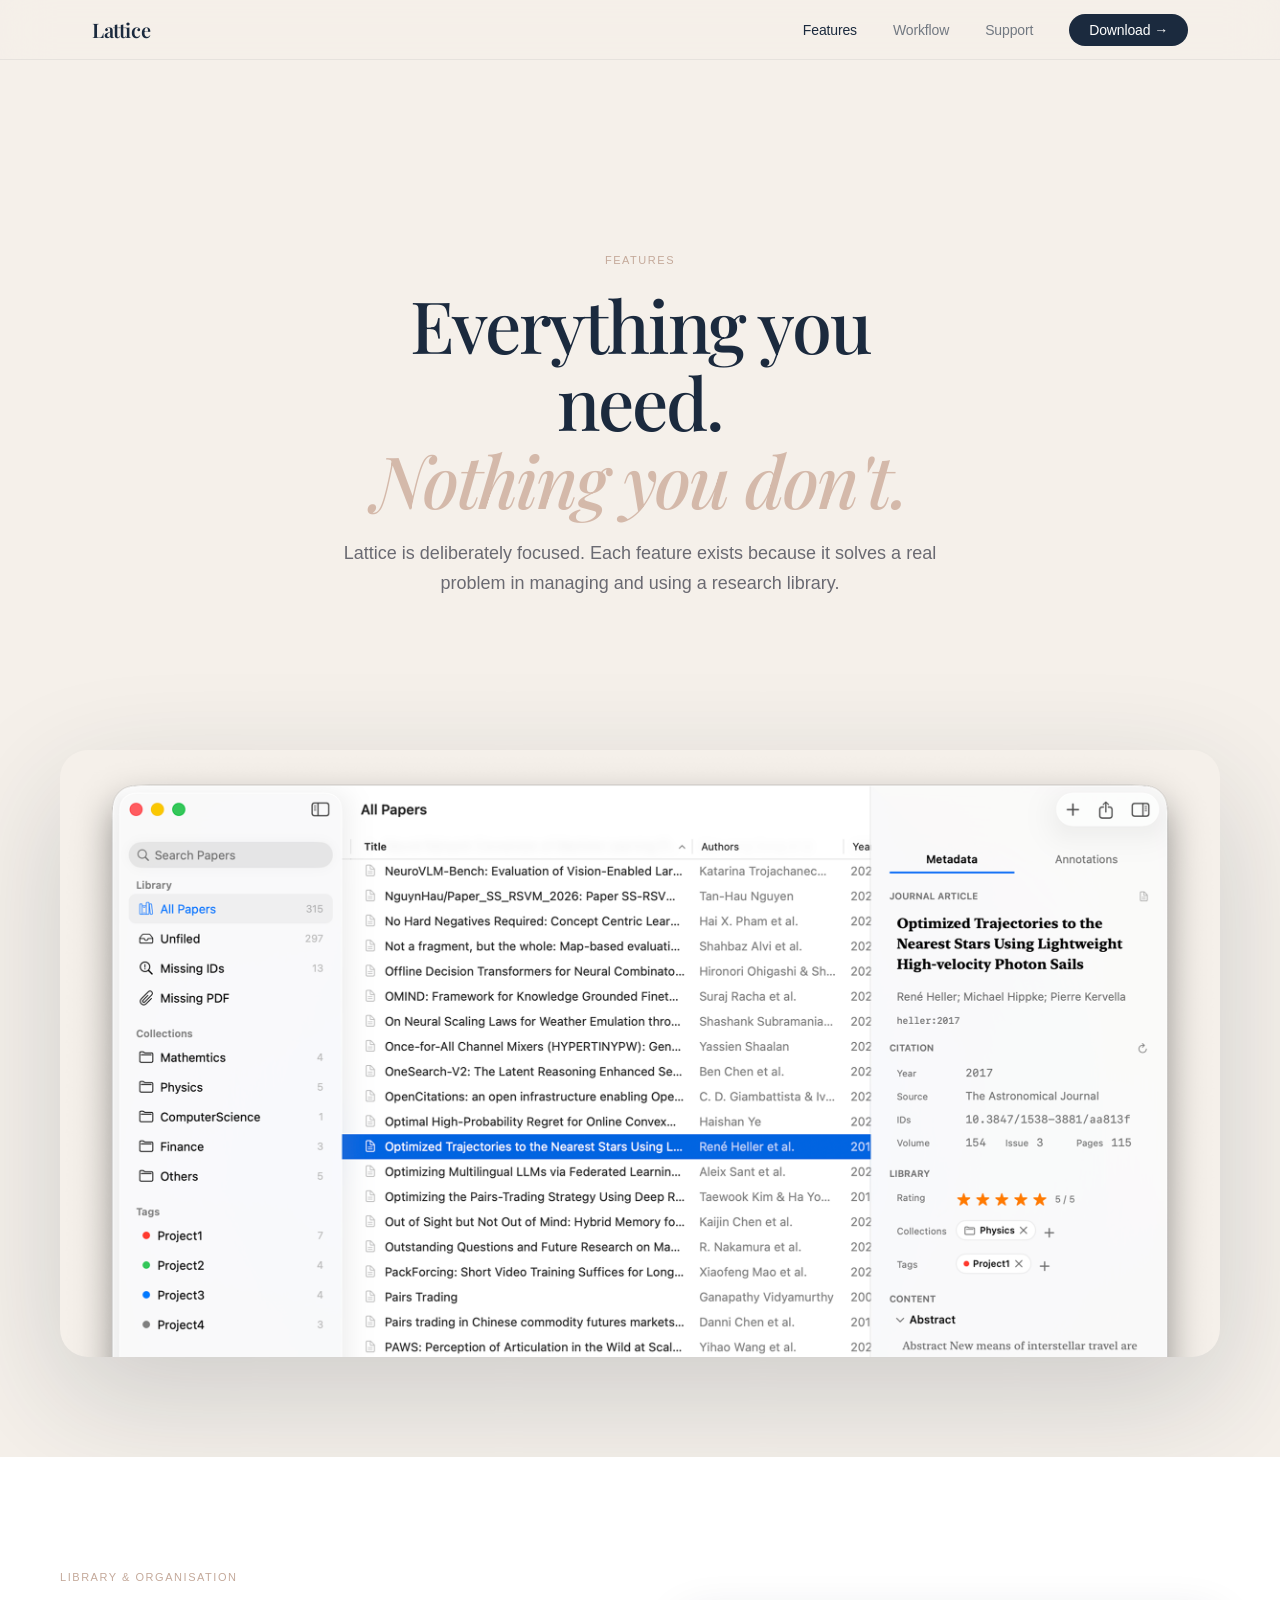
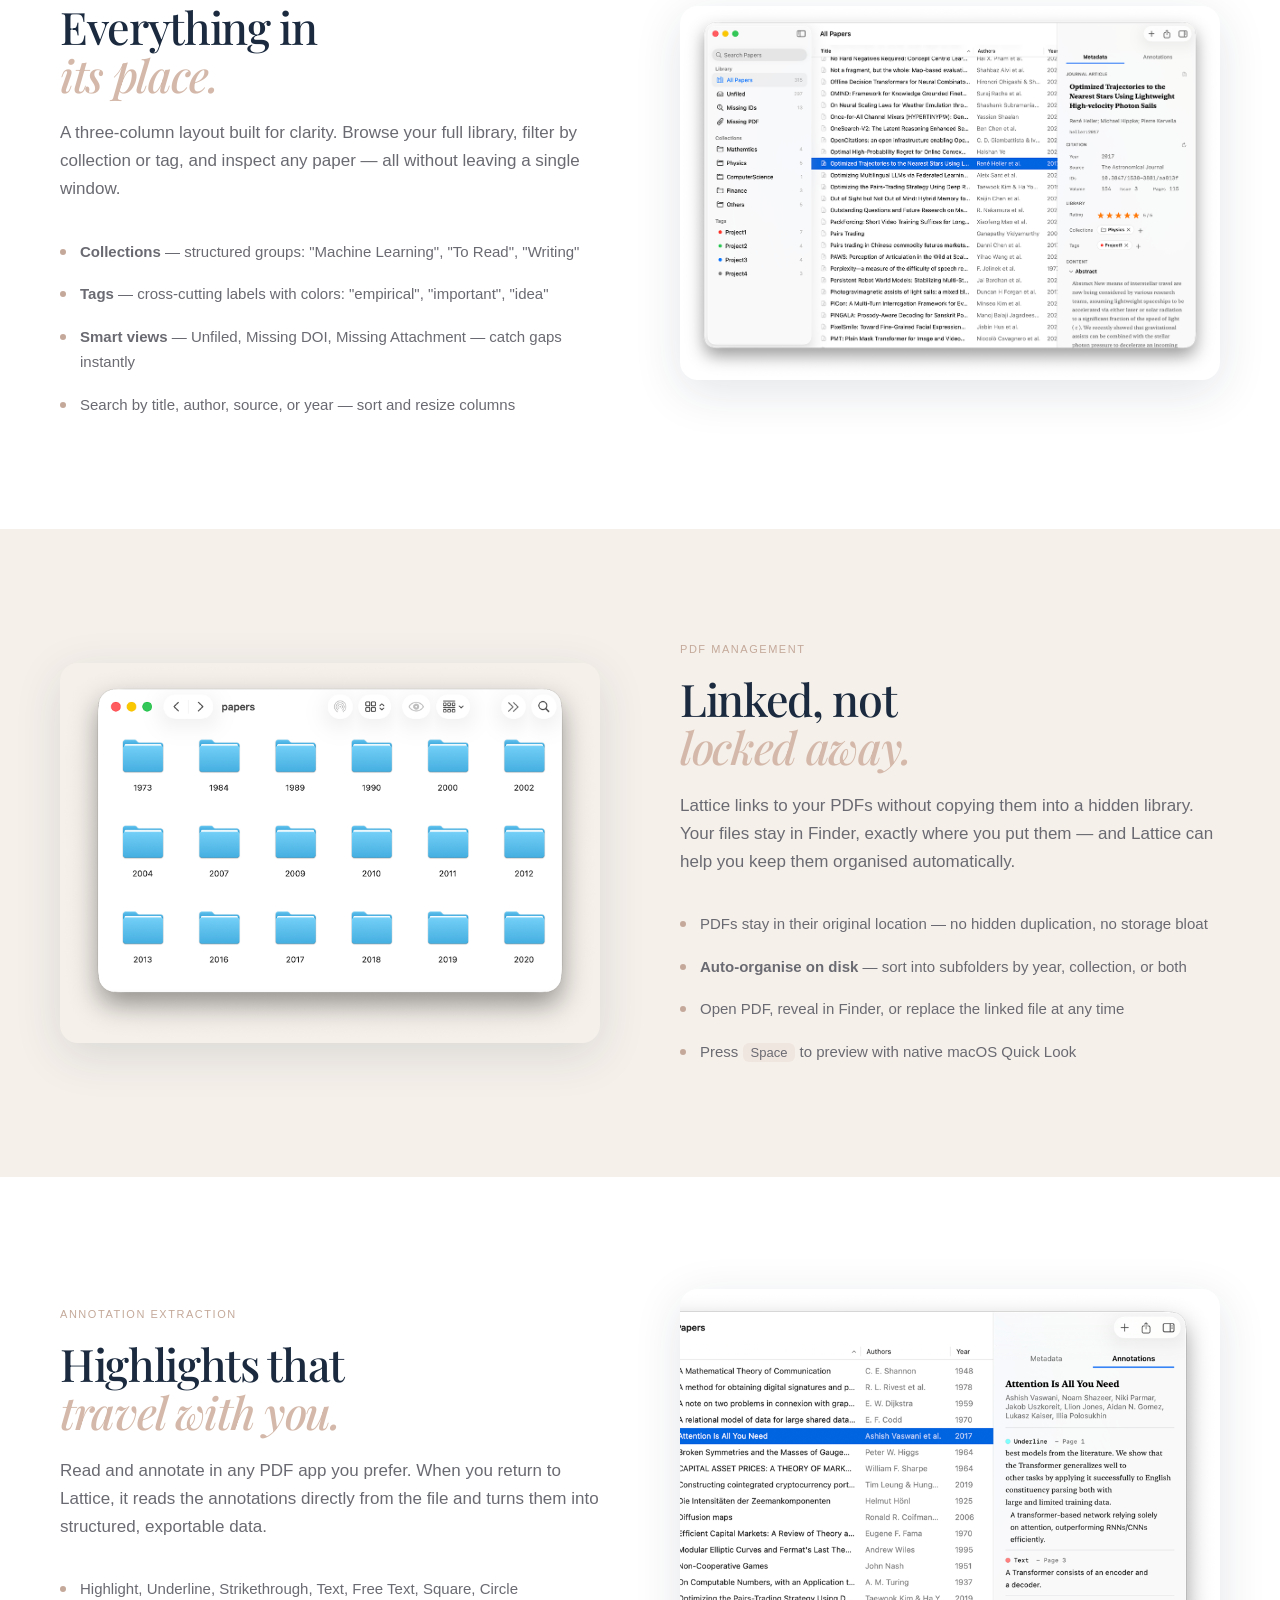
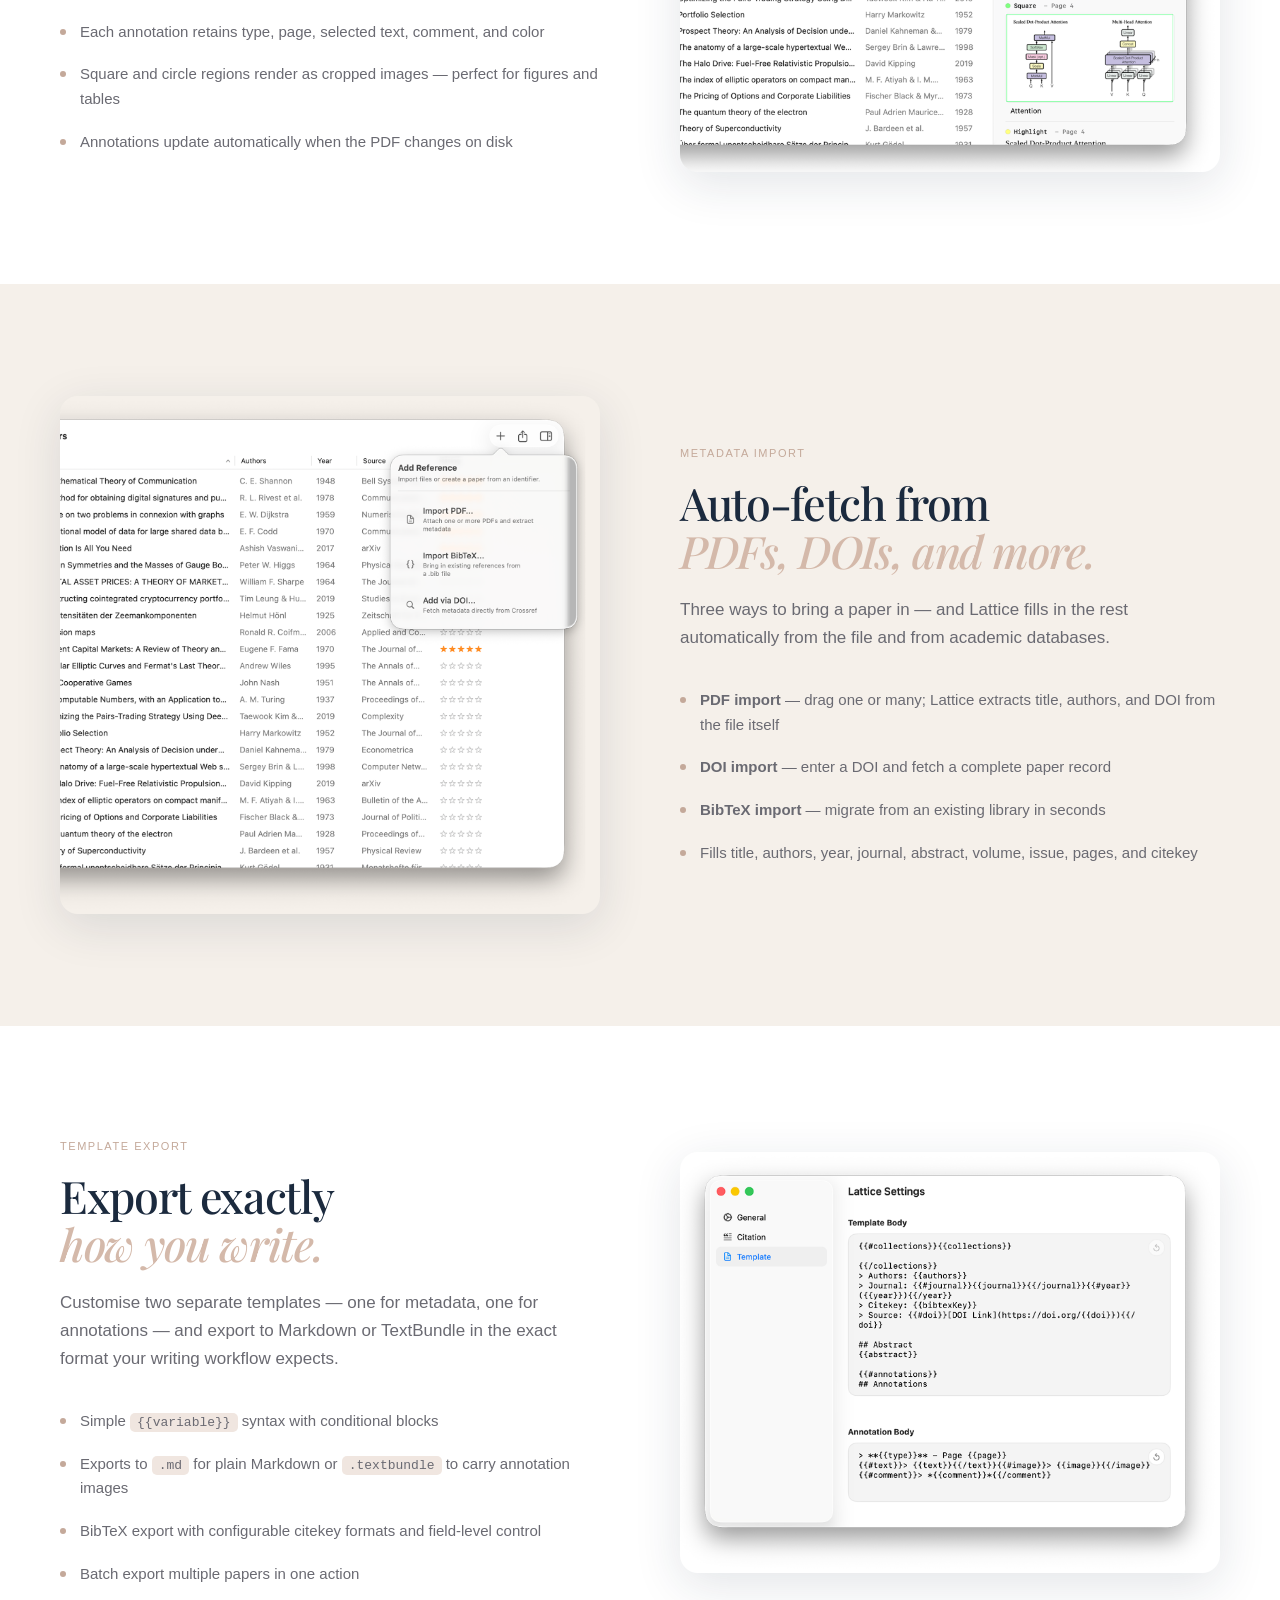
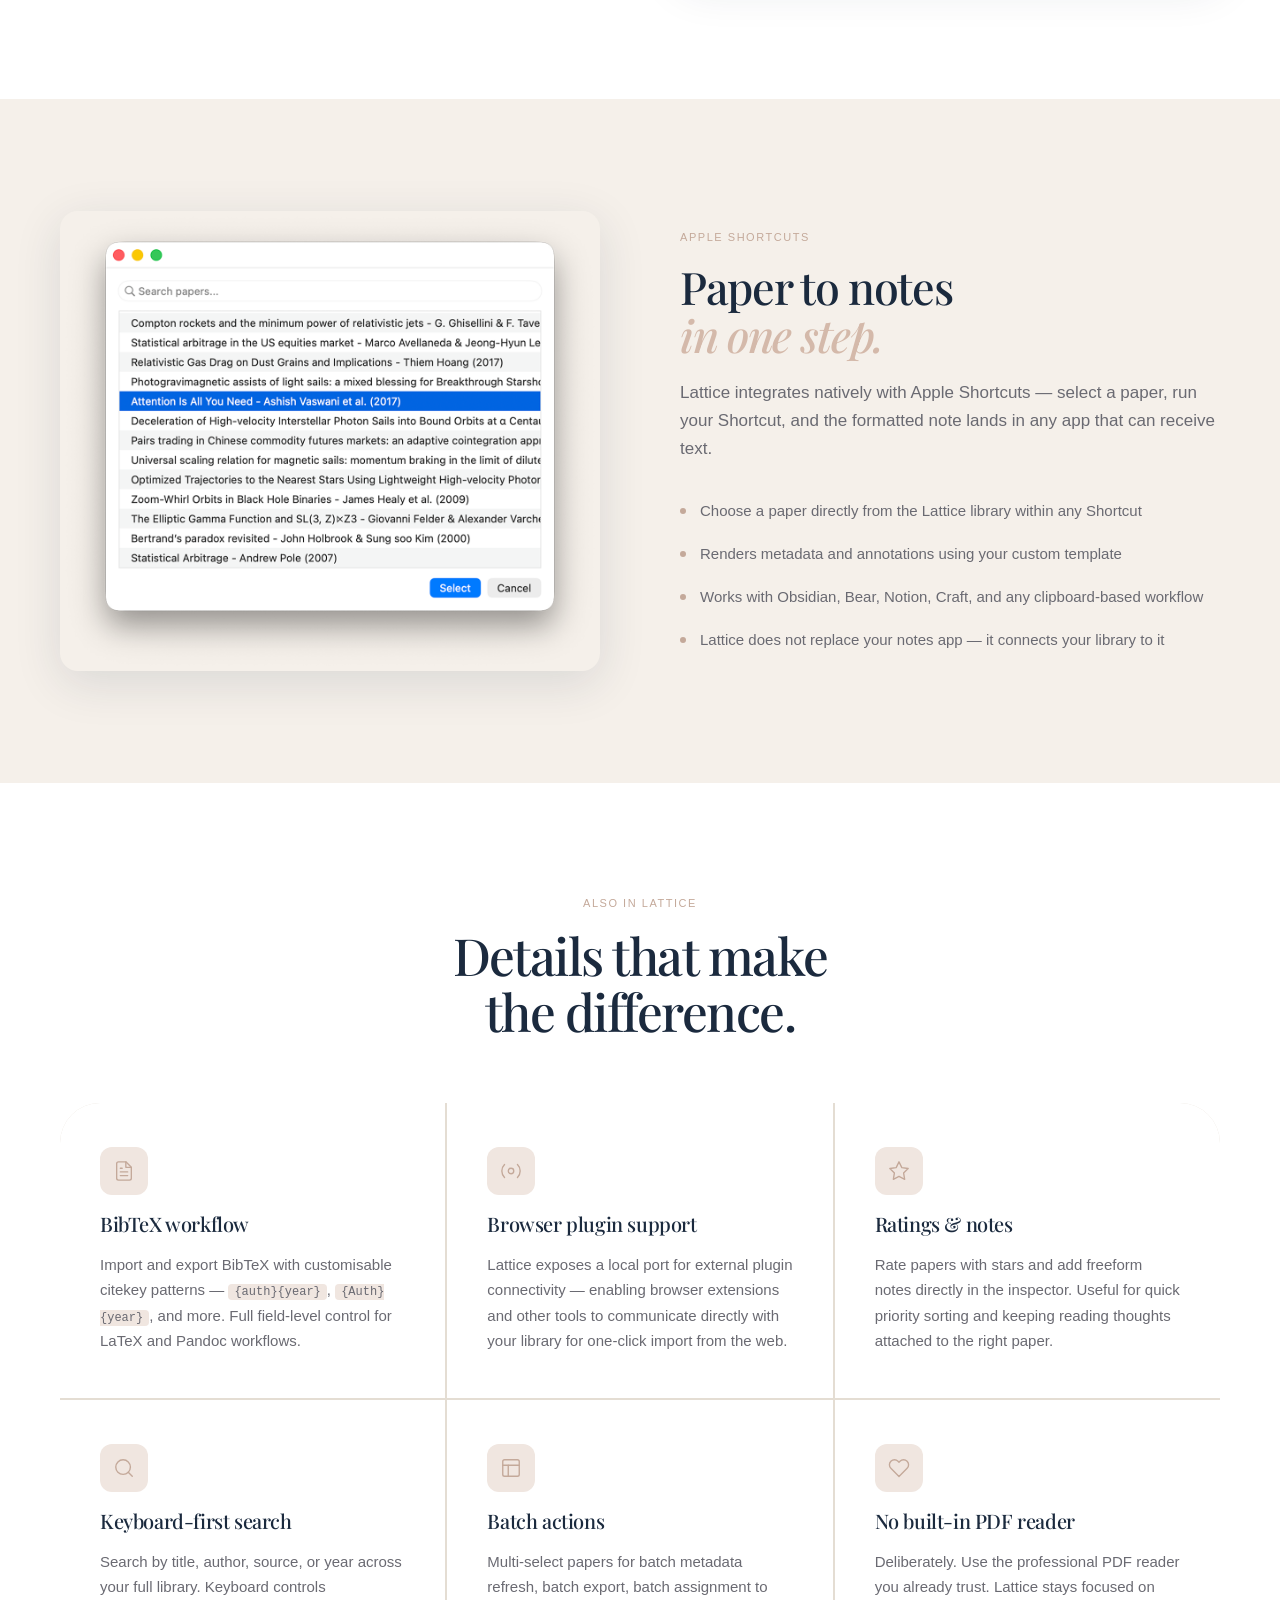
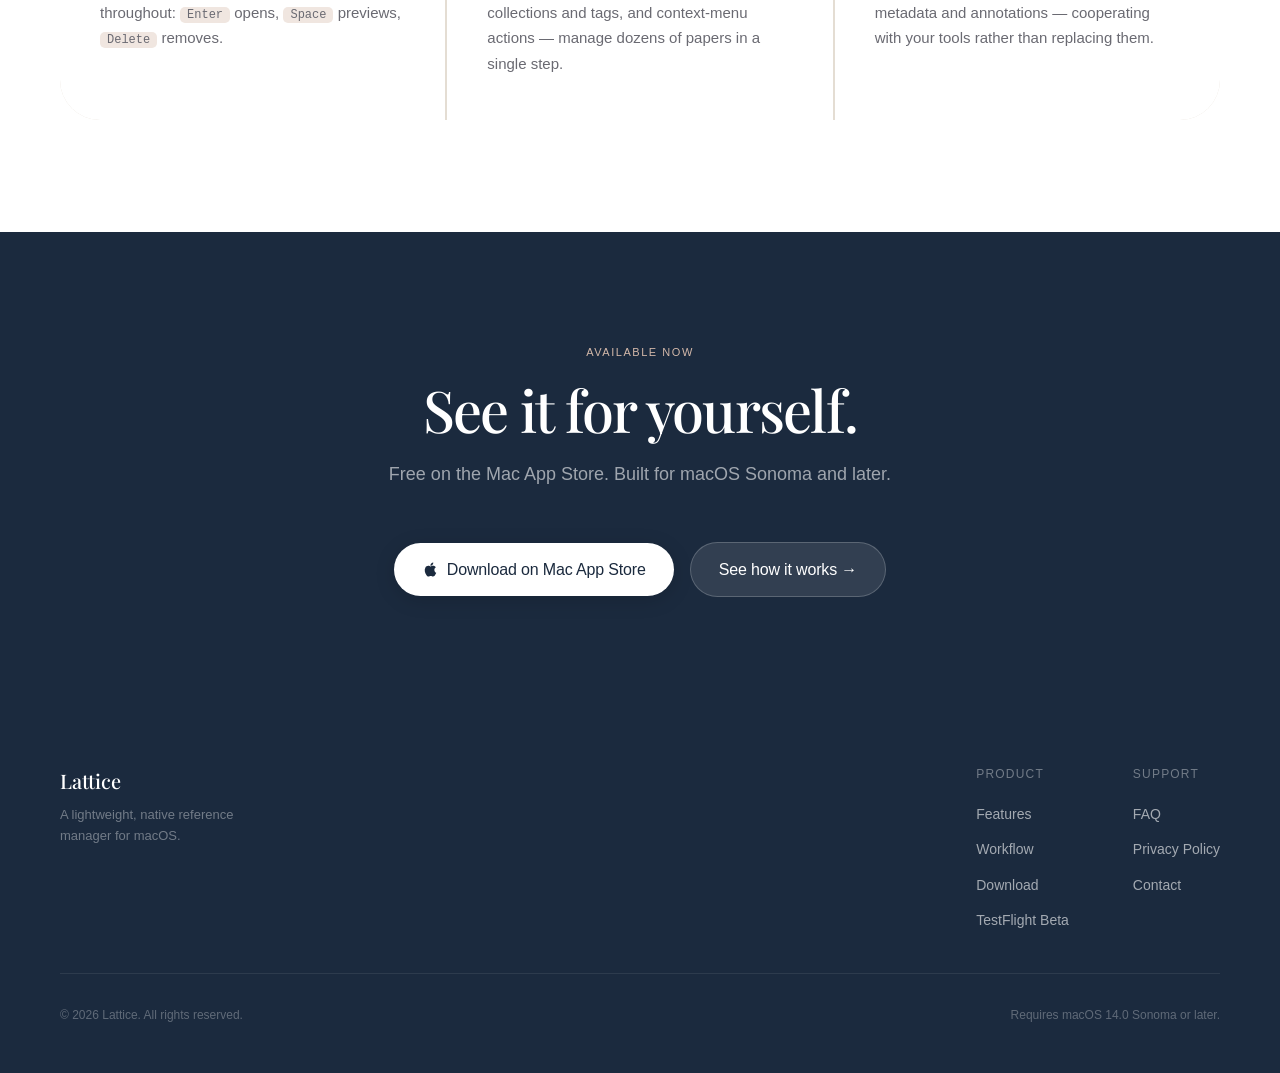
==== commit 9ed060b1: "fix: replace App Store promo images with raw screenshots" ====
--- a/docs/features.html
+++ b/docs/features.html
@@ -84,7 +84,7 @@
         </div>
       </div>
       <div class="feature-image reveal reveal-delay-2">
-        <img src="./res/intro/3_en.png" alt="Lattice library organisation — three-column layout with collections and tags">
+        <img src="./res/pictures/image%201-2.png" alt="Lattice library organisation — three-column layout with collections and tags">
       </div>
     </div>
   </div>
@@ -120,7 +120,7 @@
         </div>
       </div>
       <div class="feature-image reveal reveal-delay-2">
-        <img src="./res/intro/8_en.png" alt="Auto-organise PDFs by year and collection in Finder">
+        <img src="./res/pictures/image%203-2.png" alt="Auto-organise PDFs by year and collection in Finder">
       </div>
     </div>
   </div>
@@ -156,7 +156,7 @@
         </div>
       </div>
       <div class="feature-image reveal reveal-delay-2">
-        <img src="./res/intro/5_en.png" alt="PDF annotation extraction — highlights and region captures in the inspector">
+        <img src="./res/pictures/6862841b371d8b3c541b83caf289f054%201.png" alt="PDF annotation extraction — highlights and region captures in the inspector">
       </div>
     </div>
   </div>
@@ -192,7 +192,7 @@
         </div>
       </div>
       <div class="feature-image reveal reveal-delay-2">
-        <img src="./res/intro/4_en.png" alt="Smart metadata auto-fetch from PDF, DOI, and BibTeX">
+        <img src="./res/pictures/36576eaa2e6650be3894c7b493ffda26%201.png" alt="Smart metadata auto-fetch from PDF, DOI, and BibTeX">
       </div>
     </div>
   </div>
@@ -228,7 +228,7 @@
         </div>
       </div>
       <div class="feature-image reveal reveal-delay-2">
-        <img src="./res/intro/7_en.png" alt="Fully customisable Markdown and annotation export templates">
+        <img src="./res/pictures/image%201-3.png" alt="Fully customisable Markdown and annotation export templates">
       </div>
     </div>
   </div>
@@ -264,7 +264,7 @@
         </div>
       </div>
       <div class="feature-image reveal reveal-delay-2">
-        <img src="./res/intro/6_en.png" alt="Apple Shortcuts integration — one-click export to any notes app">
+        <img src="./res/pictures/Rectangle.png" alt="Apple Shortcuts integration — one-click export to any notes app">
       </div>
     </div>
   </div>
